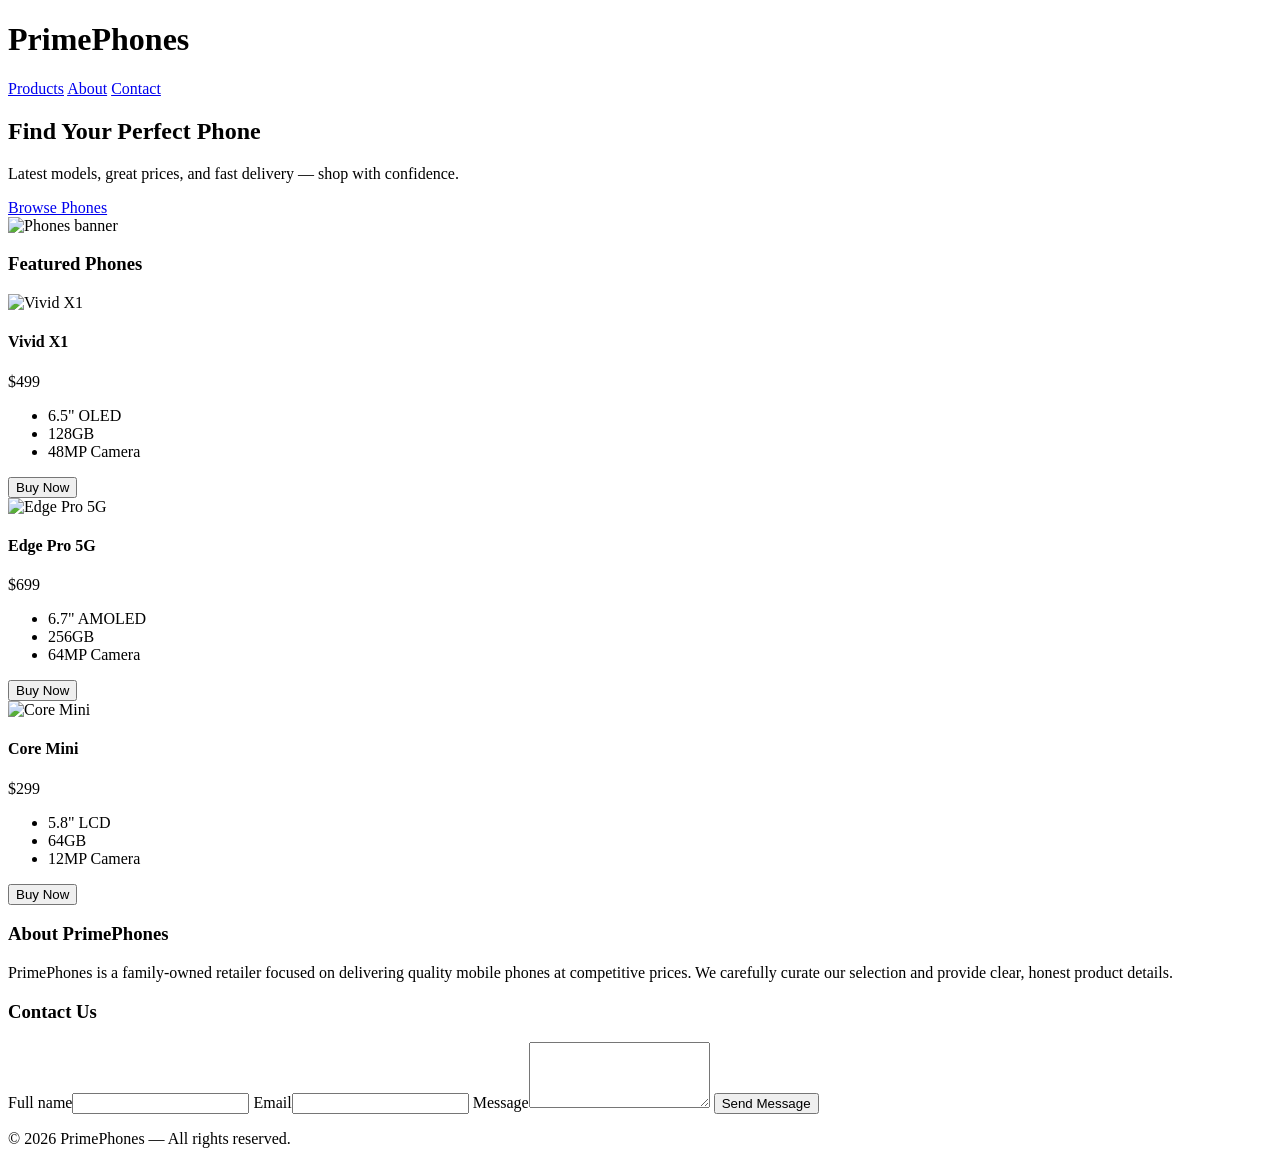
==== index.html @ 8fd62b63 "Initial website scaffold" ====
<!doctype html>
<html lang="en">
<head>
  <meta charset="utf-8" />
  <meta name="viewport" content="width=device-width,initial-scale=1" />
  <title>PrimePhones — Mobile Phones for Everyone</title>
  <link rel="stylesheet" href="styles.css" />
</head>
<body>
  <header class="site-header">
    <div class="container header-inner">
      <h1 class="logo">PrimePhones</h1>
      <nav class="main-nav">
        <a href="#products">Products</a>
        <a href="#about">About</a>
        <a href="#contact">Contact</a>
      </nav>
    </div>
  </header>

  <main>
    <section class="hero">
      <div class="container">
        <div class="hero-inner">
          <h2>Find Your Perfect Phone</h2>
          <p>Latest models, great prices, and fast delivery — shop with confidence.</p>
          <a class="btn" href="#products">Browse Phones</a>
        </div>
        <img class="hero-image" src="https://images.unsplash.com/photo-1512496015851-a90fb38ba796?auto=format&fit=crop&w=1200&q=80" alt="Phones banner" />
      </div>
    </section>

    <section id="products" class="container products">
      <h3>Featured Phones</h3>
      <div class="product-grid">
        <article class="card">
          <img src="https://images.unsplash.com/photo-1511707171634-5f897ff02aa9?auto=format&fit=crop&w=800&q=60" alt="Vivid X1" />
          <h4>Vivid X1</h4>
          <p class="price">$499</p>
          <ul class="specs">
            <li>6.5" OLED</li>
            <li>128GB</li>
            <li>48MP Camera</li>
          </ul>
          <button class="btn buy" data-product="Vivid X1">Buy Now</button>
        </article>

        <article class="card">
          <img src="https://images.unsplash.com/photo-1510557880182-3d4d3b3e4f3b?auto=format&fit=crop&w=800&q=60" alt="Edge Pro 5G" />
          <h4>Edge Pro 5G</h4>
          <p class="price">$699</p>
          <ul class="specs">
            <li>6.7" AMOLED</li>
            <li>256GB</li>
            <li>64MP Camera</li>
          </ul>
          <button class="btn buy" data-product="Edge Pro 5G">Buy Now</button>
        </article>

        <article class="card">
          <img src="https://images.unsplash.com/photo-1517336714731-489689fd1ca8?auto=format&fit=crop&w=800&q=60" alt="Core Mini" />
          <h4>Core Mini</h4>
          <p class="price">$299</p>
          <ul class="specs">
            <li>5.8" LCD</li>
            <li>64GB</li>
            <li>12MP Camera</li>
          </ul>
          <button class="btn buy" data-product="Core Mini">Buy Now</button>
        </article>
      </div>
    </section>

    <section id="about" class="container about">
      <h3>About PrimePhones</h3>
      <p>PrimePhones is a family-owned retailer focused on delivering quality mobile phones at competitive prices. We carefully curate our selection and provide clear, honest product details.</p>
    </section>

    <section id="contact" class="container contact">
      <h3>Contact Us</h3>
      <form id="contactForm">
        <label>Full name<input type="text" name="name" required /></label>
        <label>Email<input type="email" name="email" required /></label>
        <label>Message<textarea name="message" rows="4" required></textarea></label>
        <button class="btn" type="submit">Send Message</button>
      </form>
    </section>
  </main>

  <footer class="site-footer">
    <div class="container">
      <p>&copy; 2026 PrimePhones — All rights reserved.</p>
    </div>
  </footer>

  <script src="script.js"></script>
</body>
</html>
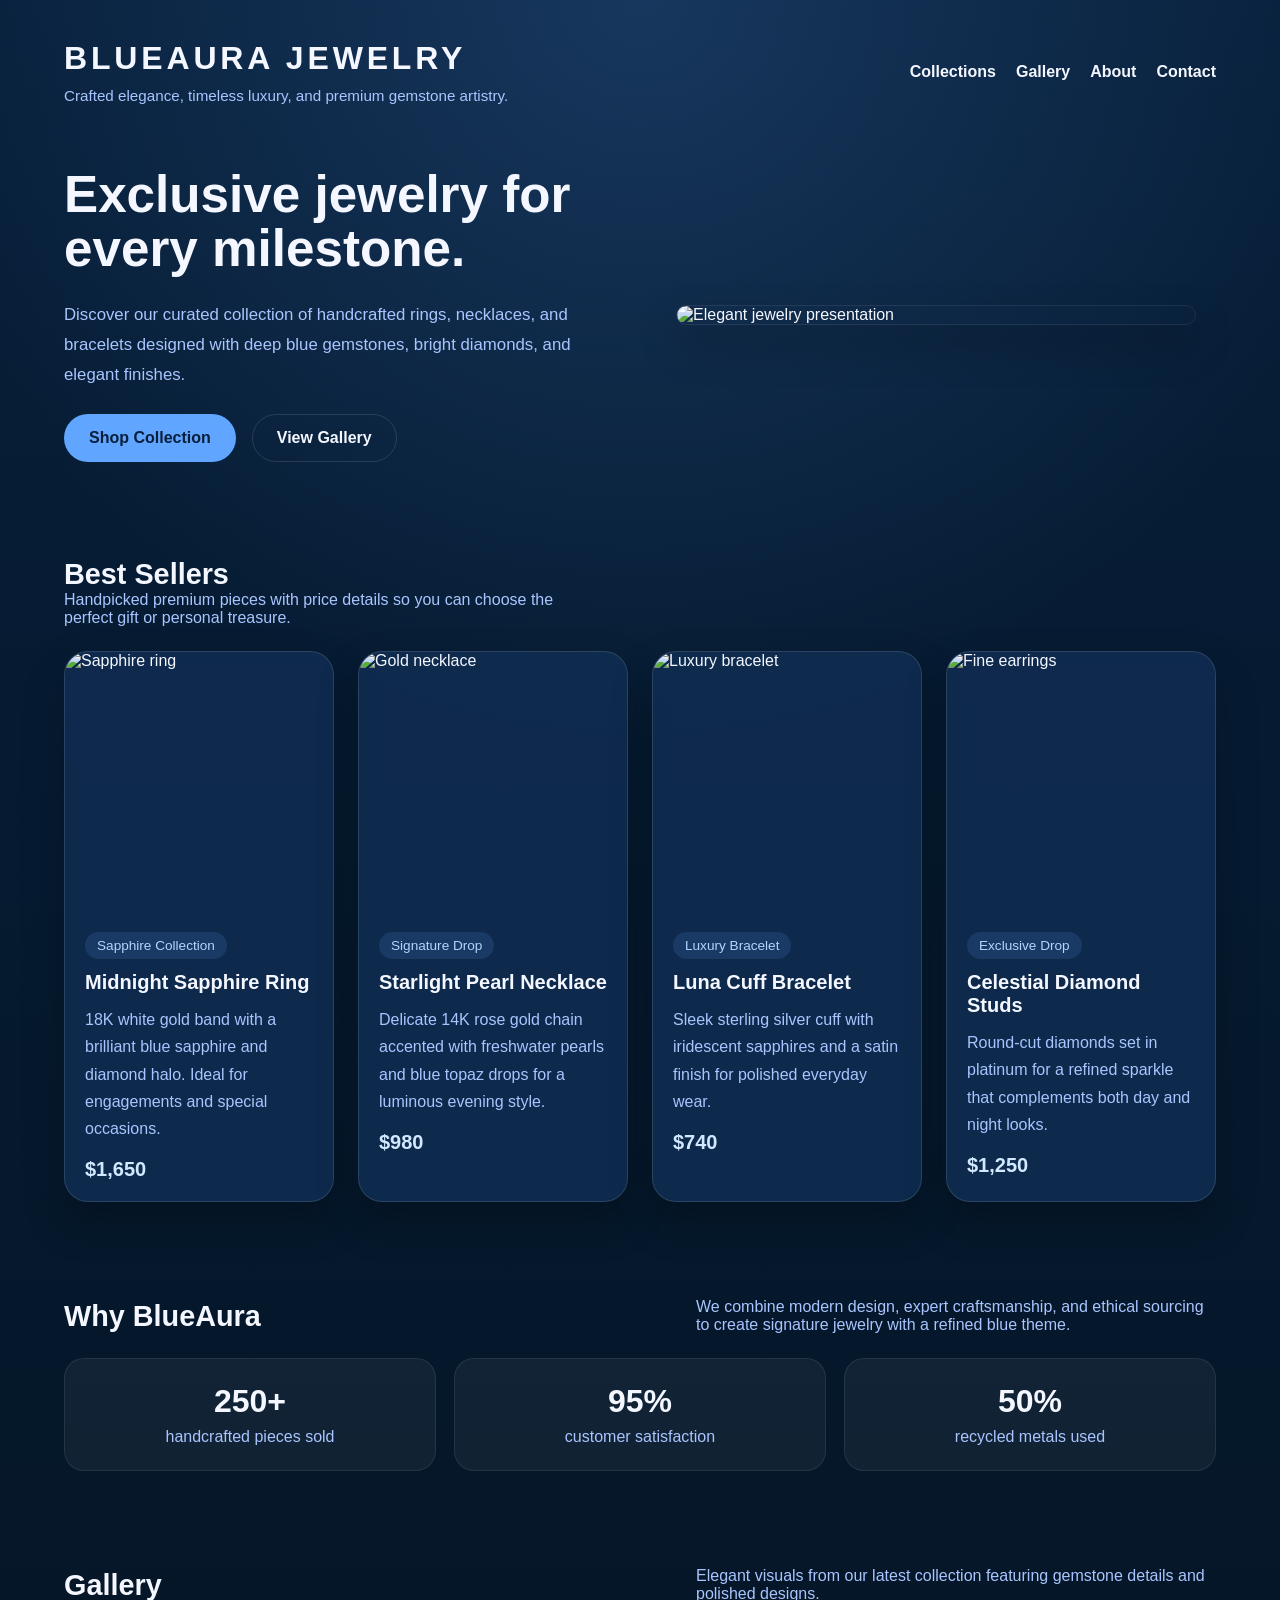
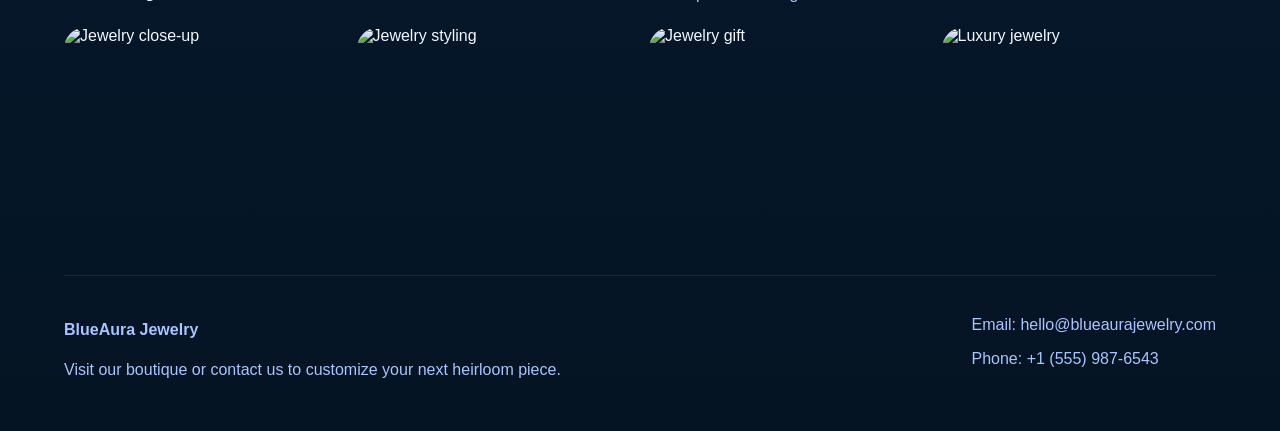
==== commit 74610365: "Add index.html for GitHub Pages root" ====
--- a/index.html
+++ b/index.html
@@ -1,98 +1,422 @@
-<!doctype html>
+<!DOCTYPE html>
 <html lang="en">
 <head>
-  <meta charset="utf-8" />
-  <meta name="viewport" content="width=device-width,initial-scale=1" />
-  <title>PrimePhones — Mobile Phones for Everyone</title>
-  <link rel="stylesheet" href="styles.css" />
+  <meta charset="UTF-8" />
+  <meta name="viewport" content="width=device-width, initial-scale=1.0" />
+  <title>BlueAura Jewelry</title>
+  <style>
+    :root {
+      --bg: #071f3a;
+      --surface: #0f2f55;
+      --accent: #60a5ff;
+      --text: #f4f7ff;
+      --muted: #a9c5ff;
+      --border: rgba(255, 255, 255, 0.12);
+      --shadow: 0 20px 40px rgba(0, 0, 0, 0.25);
+    }
+
+    * {
+      box-sizing: border-box;
+    }
+
+    body {
+      margin: 0;
+      font-family: 'Segoe UI', Tahoma, Geneva, Verdana, sans-serif;
+      background: radial-gradient(circle at top, rgba(96, 165, 255, 0.18), transparent 35%),
+                  linear-gradient(180deg, #071f3a 0%, #041423 100%);
+      color: var(--text);
+      min-height: 100vh;
+    }
+
+    a {
+      color: inherit;
+      text-decoration: none;
+    }
+
+    .page {
+      max-width: 1200px;
+      margin: 0 auto;
+      padding: 24px;
+    }
+
+    header {
+      display: flex;
+      flex-wrap: wrap;
+      justify-content: space-between;
+      align-items: center;
+      padding: 16px 0;
+    }
+
+    .brand {
+      display: grid;
+      gap: 10px;
+    }
+
+    .brand h1 {
+      margin: 0;
+      font-size: 2rem;
+      letter-spacing: 0.12em;
+      text-transform: uppercase;
+    }
+
+    .brand p {
+      margin: 0;
+      color: var(--muted);
+      font-size: 0.95rem;
+    }
+
+    nav {
+      display: flex;
+      gap: 20px;
+      flex-wrap: wrap;
+    }
+
+    nav a {
+      font-weight: 600;
+      transition: color 0.2s ease;
+    }
+
+    nav a:hover {
+      color: var(--accent);
+    }
+
+    .hero {
+      display: grid;
+      grid-template-columns: 1fr 1fr;
+      gap: 32px;
+      align-items: center;
+      padding: 48px 0;
+    }
+
+    .hero-text h2 {
+      margin: 0;
+      font-size: clamp(2rem, 4vw, 4rem);
+      line-height: 1.05;
+    }
+
+    .hero-text p {
+      margin: 24px 0;
+      max-width: 520px;
+      color: var(--muted);
+      font-size: 1.05rem;
+      line-height: 1.8;
+    }
+
+    .button-group {
+      display: flex;
+      gap: 16px;
+      flex-wrap: wrap;
+    }
+
+    .button {
+      display: inline-flex;
+      align-items: center;
+      padding: 14px 24px;
+      border-radius: 999px;
+      font-weight: 700;
+      border: 1px solid transparent;
+      transition: all 0.25s ease;
+    }
+
+    .button-primary {
+      background: var(--accent);
+      color: #071f3a;
+    }
+
+    .button-secondary {
+      color: var(--text);
+      border-color: var(--border);
+    }
+
+    .button:hover {
+      transform: translateY(-2px);
+      box-shadow: var(--shadow);
+    }
+
+    .hero-image {
+      display: grid;
+      gap: 16px;
+      justify-items: center;
+    }
+
+    .hero-image img {
+      width: 100%;
+      max-width: 520px;
+      border-radius: 30px;
+      border: 1px solid rgba(255,255,255,.08);
+      box-shadow: var(--shadow);
+    }
+
+    .section {
+      padding: 48px 0;
+    }
+
+    .section-title {
+      display: flex;
+      justify-content: space-between;
+      align-items: center;
+      margin-bottom: 24px;
+    }
+
+    .section-title h3 {
+      margin: 0;
+      font-size: 1.8rem;
+    }
+
+    .section-title p {
+      margin: 0;
+      color: var(--muted);
+      max-width: 520px;
+    }
+
+    .product-grid {
+      display: grid;
+      grid-template-columns: repeat(auto-fit, minmax(240px, 1fr));
+      gap: 24px;
+    }
+
+    .card {
+      background: rgba(16, 46, 84, 0.82);
+      border: 1px solid var(--border);
+      border-radius: 24px;
+      overflow: hidden;
+      box-shadow: var(--shadow);
+      transition: transform 0.25s ease, border-color 0.25s ease;
+    }
+
+    .card:hover {
+      transform: translateY(-6px);
+      border-color: rgba(96, 165, 255, 0.45);
+    }
+
+    .card img {
+      width: 100%;
+      display: block;
+      height: 260px;
+      object-fit: cover;
+    }
+
+    .card-body {
+      padding: 20px;
+    }
+
+    .card-body h4 {
+      margin: 0 0 12px;
+      font-size: 1.25rem;
+    }
+
+    .card-body p {
+      margin: 0 0 16px;
+      color: var(--muted);
+      line-height: 1.7;
+    }
+
+    .price {
+      font-size: 1.25rem;
+      font-weight: 700;
+      color: #d1e8ff;
+    }
+
+    .tag {
+      display: inline-flex;
+      padding: 6px 12px;
+      background: rgba(96, 165, 255, 0.14);
+      border-radius: 999px;
+      color: #b3d4ff;
+      font-size: 0.85rem;
+      margin-bottom: 12px;
+    }
+
+    .stats {
+      display: grid;
+      grid-template-columns: repeat(auto-fit, minmax(180px, 1fr));
+      gap: 18px;
+      margin-top: 24px;
+    }
+
+    .stat {
+      background: rgba(255, 255, 255, 0.05);
+      border: 1px solid rgba(255,255,255,0.08);
+      border-radius: 20px;
+      padding: 24px;
+      text-align: center;
+    }
+
+    .stat h4 {
+      margin: 0 0 8px;
+      font-size: 2rem;
+    }
+
+    .stat p {
+      margin: 0;
+      color: var(--muted);
+    }
+
+    .gallery {
+      display: grid;
+      grid-template-columns: repeat(auto-fit, minmax(220px, 1fr));
+      gap: 18px;
+    }
+
+    .gallery img {
+      width: 100%;
+      border-radius: 22px;
+      object-fit: cover;
+      min-height: 200px;
+    }
+
+    footer {
+      border-top: 1px solid rgba(255,255,255,0.08);
+      padding: 24px 0 12px;
+      color: var(--muted);
+      display: flex;
+      flex-wrap: wrap;
+      justify-content: space-between;
+      gap: 16px;
+    }
+
+    @media (max-width: 860px) {
+      .hero {
+        grid-template-columns: 1fr;
+      }
+    }
+
+    @media (max-width: 620px) {
+      .brand h1 {
+        font-size: 1.6rem;
+      }
+
+      .section-title {
+        flex-direction: column;
+        align-items: flex-start;
+      }
+    }
+  </style>
 </head>
 <body>
-  <header class="site-header">
-    <div class="container header-inner">
-      <h1 class="logo">PrimePhones</h1>
-      <nav class="main-nav">
-        <a href="#products">Products</a>
+  <div class="page">
+    <header>
+      <div class="brand">
+        <h1>BlueAura Jewelry</h1>
+        <p>Crafted elegance, timeless luxury, and premium gemstone artistry.</p>
+      </div>
+      <nav>
+        <a href="#products">Collections</a>
+        <a href="#gallery">Gallery</a>
         <a href="#about">About</a>
         <a href="#contact">Contact</a>
       </nav>
-    </div>
-  </header>
-
-  <main>
+    </header>
+
     <section class="hero">
-      <div class="container">
-        <div class="hero-inner">
-          <h2>Find Your Perfect Phone</h2>
-          <p>Latest models, great prices, and fast delivery — shop with confidence.</p>
-          <a class="btn" href="#products">Browse Phones</a>
+      <div class="hero-text">
+        <h2>Exclusive jewelry for every milestone.</h2>
+        <p>Discover our curated collection of handcrafted rings, necklaces, and bracelets designed with deep blue gemstones, bright diamonds, and elegant finishes.</p>
+        <div class="button-group">
+          <a class="button button-primary" href="#products">Shop Collection</a>
+          <a class="button button-secondary" href="#gallery">View Gallery</a>
         </div>
-        <img class="hero-image" src="https://images.unsplash.com/photo-1512496015851-a90fb38ba796?auto=format&fit=crop&w=1200&q=80" alt="Phones banner" />
+      </div>
+      <div class="hero-image">
+        <img src="https://images.unsplash.com/photo-1522312346375-d1a52e2b99b3?auto=format&fit=crop&w=1000&q=80" alt="Elegant jewelry presentation" />
       </div>
     </section>
 
-    <section id="products" class="container products">
-      <h3>Featured Phones</h3>
+    <section id="products" class="section">
+      <div class="section-title">
+        <div>
+          <h3>Best Sellers</h3>
+          <p>Handpicked premium pieces with price details so you can choose the perfect gift or personal treasure.</p>
+        </div>
+      </div>
+
       <div class="product-grid">
         <article class="card">
-          <img src="https://images.unsplash.com/photo-1511707171634-5f897ff02aa9?auto=format&fit=crop&w=800&q=60" alt="Vivid X1" />
-          <h4>Vivid X1</h4>
-          <p class="price">$499</p>
-          <ul class="specs">
-            <li>6.5" OLED</li>
-            <li>128GB</li>
-            <li>48MP Camera</li>
-          </ul>
-          <button class="btn buy" data-product="Vivid X1">Buy Now</button>
+          <img src="https://images.unsplash.com/photo-1506086679528-5afe25936d42?auto=format&fit=crop&w=1000&q=80" alt="Sapphire ring" />
+          <div class="card-body">
+            <span class="tag">Sapphire Collection</span>
+            <h4>Midnight Sapphire Ring</h4>
+            <p>18K white gold band with a brilliant blue sapphire and diamond halo. Ideal for engagements and special occasions.</p>
+            <div class="price">$1,650</div>
+          </div>
         </article>
 
         <article class="card">
-          <img src="https://images.unsplash.com/photo-1510557880182-3d4d3b3e4f3b?auto=format&fit=crop&w=800&q=60" alt="Edge Pro 5G" />
-          <h4>Edge Pro 5G</h4>
-          <p class="price">$699</p>
-          <ul class="specs">
-            <li>6.7" AMOLED</li>
-            <li>256GB</li>
-            <li>64MP Camera</li>
-          </ul>
-          <button class="btn buy" data-product="Edge Pro 5G">Buy Now</button>
+          <img src="https://images.unsplash.com/photo-1587918729209-cd338a0022d3?auto=format&fit=crop&w=1000&q=80" alt="Gold necklace" />
+          <div class="card-body">
+            <span class="tag">Signature Drop</span>
+            <h4>Starlight Pearl Necklace</h4>
+            <p>Delicate 14K rose gold chain accented with freshwater pearls and blue topaz drops for a luminous evening style.</p>
+            <div class="price">$980</div>
+          </div>
         </article>
 
         <article class="card">
-          <img src="https://images.unsplash.com/photo-1517336714731-489689fd1ca8?auto=format&fit=crop&w=800&q=60" alt="Core Mini" />
-          <h4>Core Mini</h4>
-          <p class="price">$299</p>
-          <ul class="specs">
-            <li>5.8" LCD</li>
-            <li>64GB</li>
-            <li>12MP Camera</li>
-          </ul>
-          <button class="btn buy" data-product="Core Mini">Buy Now</button>
+          <img src="https://images.unsplash.com/photo-1452919530476-0aa28d43ec36?auto=format&fit=crop&w=1000&q=80" alt="Luxury bracelet" />
+          <div class="card-body">
+            <span class="tag">Luxury Bracelet</span>
+            <h4>Luna Cuff Bracelet</h4>
+            <p>Sleek sterling silver cuff with iridescent sapphires and a satin finish for polished everyday wear.</p>
+            <div class="price">$740</div>
+          </div>
         </article>
+
+        <article class="card">
+          <img src="https://images.unsplash.com/photo-1532940578127-5bca3a6d8926?auto=format&fit=crop&w=1000&q=80" alt="Fine earrings" />
+          <div class="card-body">
+            <span class="tag">Exclusive Drop</span>
+            <h4>Celestial Diamond Studs</h4>
+            <p>Round-cut diamonds set in platinum for a refined sparkle that complements both day and night looks.</p>
+            <div class="price">$1,250</div>
+          </div>
+        </article>
       </div>
     </section>
 
-    <section id="about" class="container about">
-      <h3>About PrimePhones</h3>
-      <p>PrimePhones is a family-owned retailer focused on delivering quality mobile phones at competitive prices. We carefully curate our selection and provide clear, honest product details.</p>
+    <section id="about" class="section">
+      <div class="section-title">
+        <h3>Why BlueAura</h3>
+        <p>We combine modern design, expert craftsmanship, and ethical sourcing to create signature jewelry with a refined blue theme.</p>
+      </div>
+      <div class="stats">
+        <div class="stat">
+          <h4>250+</h4>
+          <p>handcrafted pieces sold</p>
+        </div>
+        <div class="stat">
+          <h4>95%</h4>
+          <p>customer satisfaction</p>
+        </div>
+        <div class="stat">
+          <h4>50%</h4>
+          <p>recycled metals used</p>
+        </div>
+      </div>
     </section>
 
-    <section id="contact" class="container contact">
-      <h3>Contact Us</h3>
-      <form id="contactForm">
-        <label>Full name<input type="text" name="name" required /></label>
-        <label>Email<input type="email" name="email" required /></label>
-        <label>Message<textarea name="message" rows="4" required></textarea></label>
-        <button class="btn" type="submit">Send Message</button>
-      </form>
+    <section id="gallery" class="section">
+      <div class="section-title">
+        <h3>Gallery</h3>
+        <p>Elegant visuals from our latest collection featuring gemstone details and polished designs.</p>
+      </div>
+      <div class="gallery">
+        <img src="https://images.unsplash.com/photo-1483985988355-763728e1935b?auto=format&fit=crop&w=900&q=80" alt="Jewelry close-up" />
+        <img src="https://images.unsplash.com/photo-1505773278895-7b573b9bfd83?auto=format&fit=crop&w=900&q=80" alt="Jewelry styling" />
+        <img src="https://images.unsplash.com/photo-1516574187841-cb9cc2ca948b?auto=format&fit=crop&w=900&q=80" alt="Jewelry gift" />
+        <img src="https://images.unsplash.com/photo-1522312346375-d1a52e2b99b3?auto=format&fit=crop&w=900&q=80" alt="Luxury jewelry" />
+      </div>
     </section>
-  </main>
-
-  <footer class="site-footer">
-    <div class="container">
-      <p>&copy; 2026 PrimePhones — All rights reserved.</p>
-    </div>
-  </footer>
-
-  <script src="script.js"></script>
+
+    <footer id="contact">
+      <div>
+        <h4>BlueAura Jewelry</h4>
+        <p>Visit our boutique or contact us to customize your next heirloom piece.</p>
+      </div>
+      <div>
+        <p>Email: hello@blueaurajewelry.com</p>
+        <p>Phone: +1 (555) 987-6543</p>
+      </div>
+    </footer>
+  </div>
 </body>
 </html>
